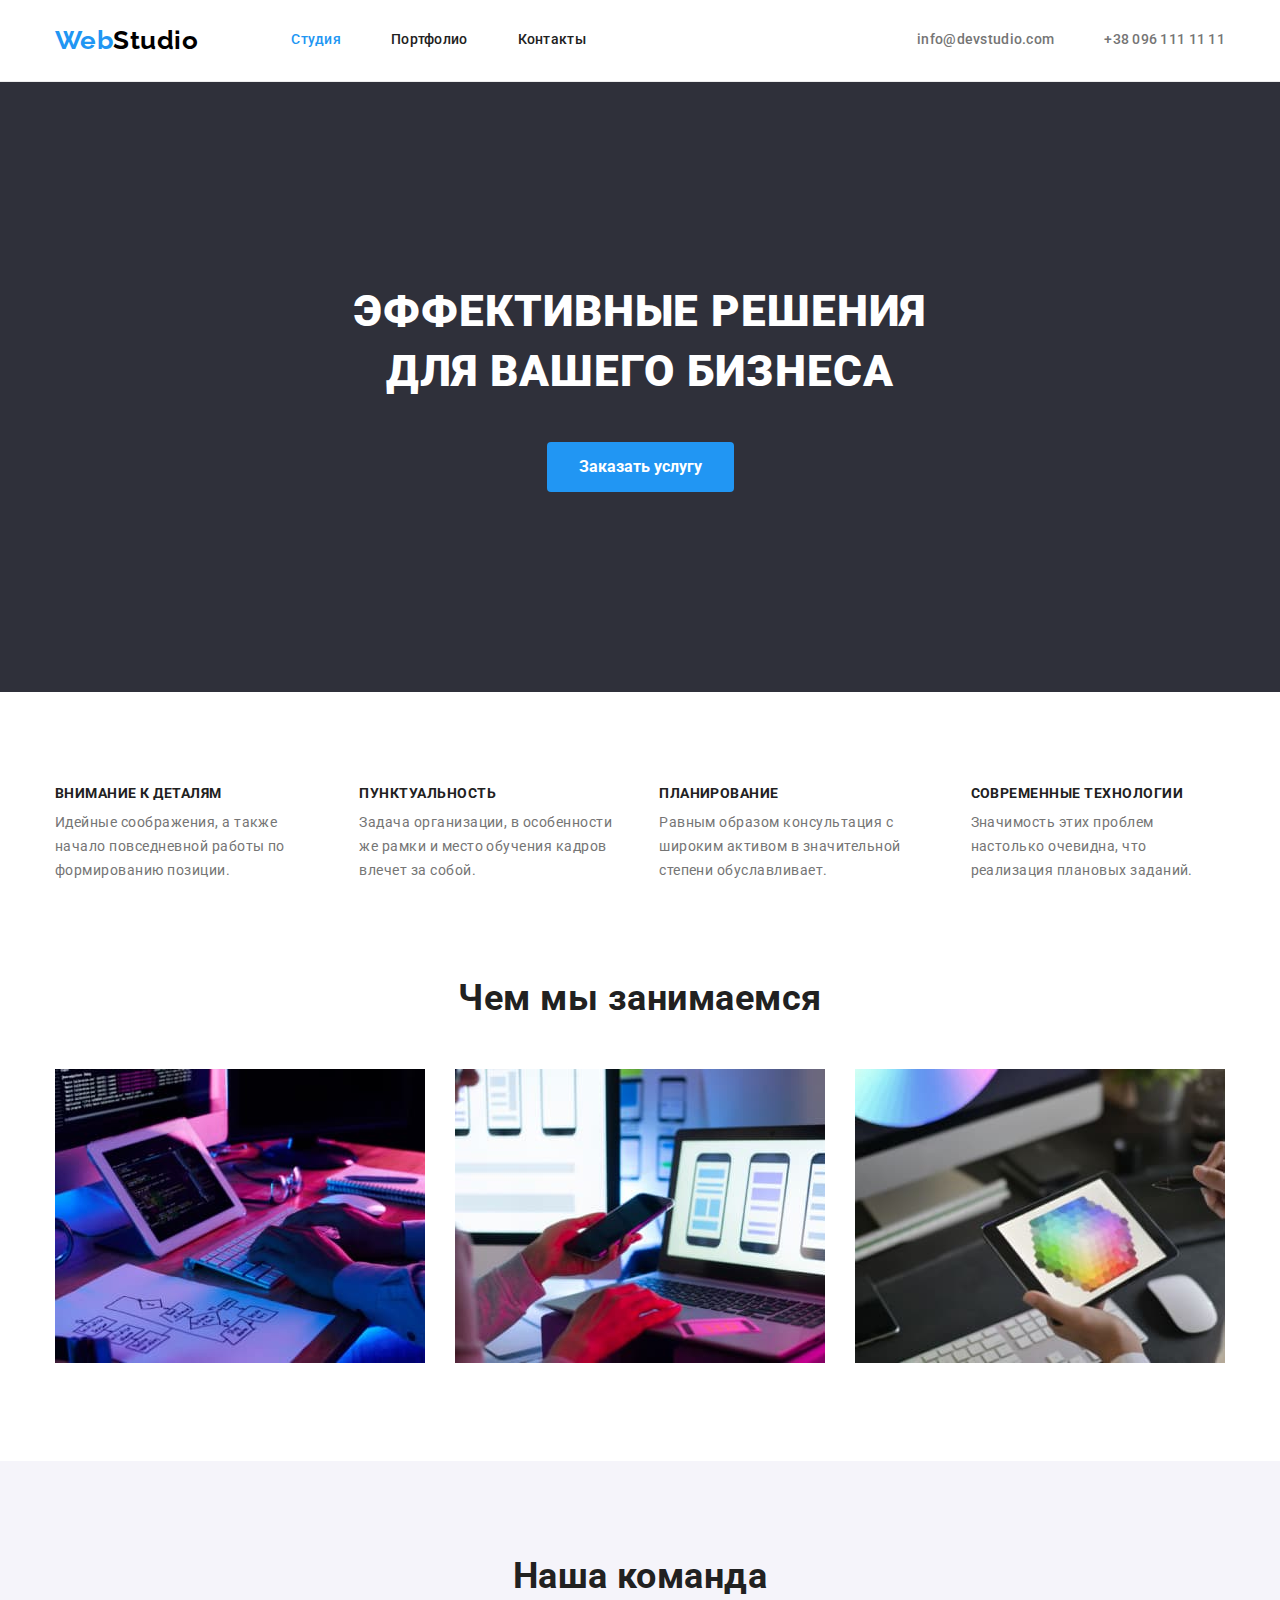
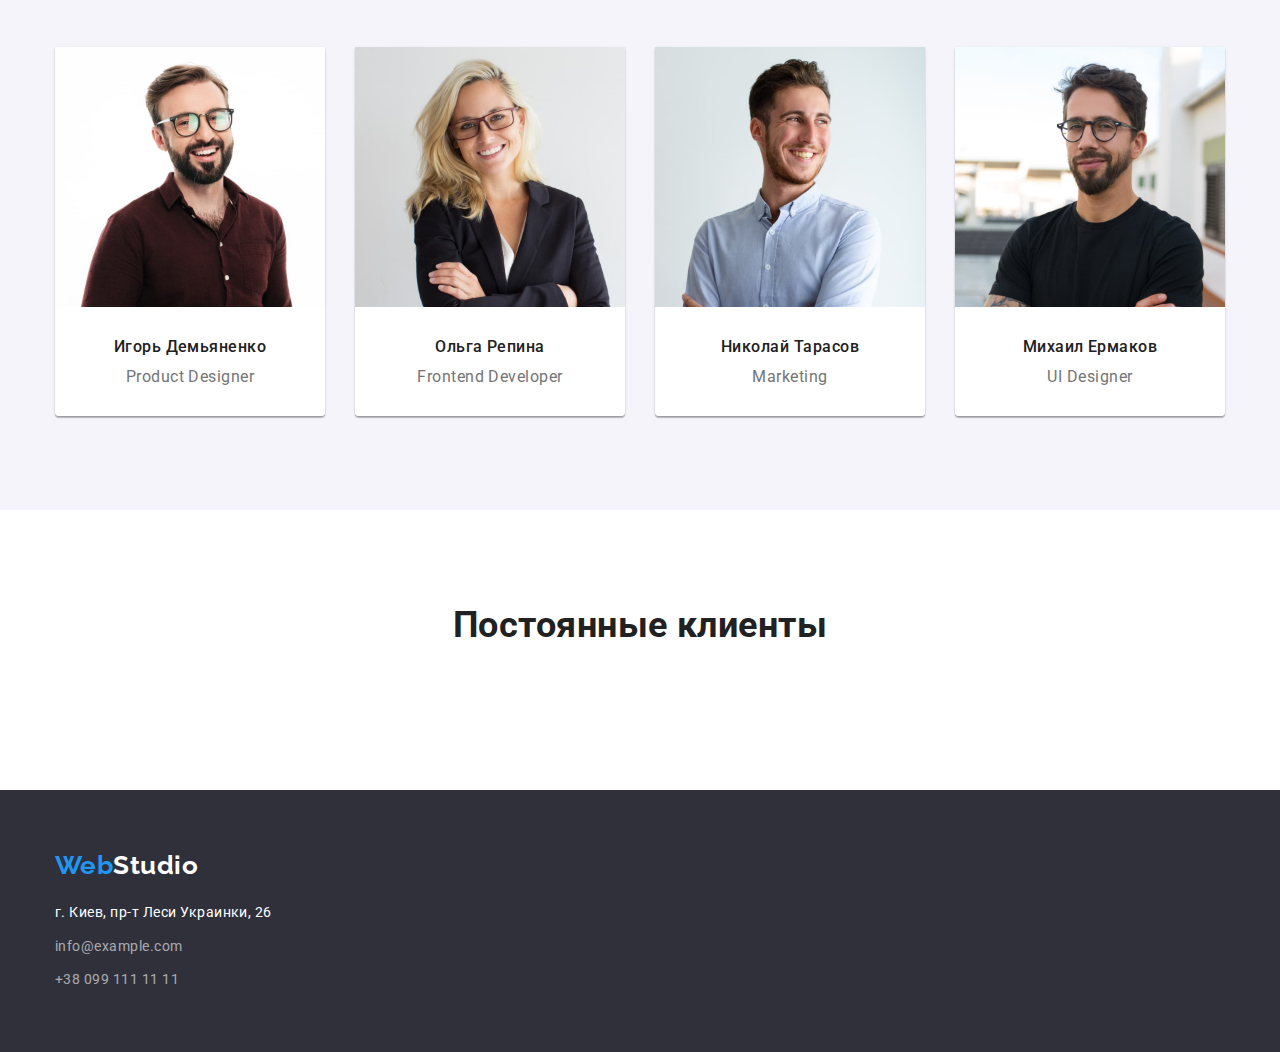
==== index.html @ 33196bab "html add" ====
<!DOCTYPE html>
<html lang="ru">
  <head>
    <meta charset="UTF-8" />
    <meta http-equiv="X-UA-Compatible" content="IE=edge" />
    <meta name="viewport" content="width=device-width, initial-scale=1.0" />
    <link rel="stylesheet" href="node_modules/modern-normalize/modern-normalize.css" />
    <link rel="preconnect" href="https://fonts.googleapis.com" />
    <link rel="preconnect" href="https://fonts.gstatic.com" crossorigin />
    <link
      href="https://fonts.googleapis.com/css2?family=Raleway:wght@700&family=Roboto:wght@400;500;700;900&display=swap"
      rel="stylesheet"
    />
    <link rel="stylesheet" href="./css/styles.css" />
    <title lang="en">WebStudio</title>
  </head>
  <body>
    <header class="header">
      <div class="container flex">
        <nav class="header-navigation">
          <a class="logo link" href="./" lang="en"><span class="web">Web</span>Studio</a>
          <ul class="navigation-list list">
            <li class="navigation-item current">
              <a class="link" href="./index.html">Студия</a>
            </li>
            <li class="navigation-item">
              <a class="link" href="./portfolio.html">Портфолио</a>
            </li>
            <li class="navigation-item">
              <a class="link" href="">Контакты</a>
            </li>
          </ul>
        </nav>
        <ul class="contact-list list">
          <li class="contact-item">
            <a class="tel link" href="mailto:info@devstudio.com">info@devstudio.com</a>
          </li>
          <li class="contact-item">
            <a class="mail link" href="tel:+380961111111">+38 096 111 11 11</a>
          </li>
        </ul>
      </div>
    </header>
    <main>
      <section class="section hero">
        <div class="container hero">
          <h1 class="section-title hero">Эффективные решения для вашего бизнеса</h1>
          <button class="button hero" type="button">Заказать услугу</button>
        </div>
      </section>
      <section class="section">
        <div class="container">
          <h2 class="section-title visually-hidden">Наши принципы</h2>
          <ul class="principles-list list">
            <li class="principle-item">
              <h3 class="principle-title">Внимание к деталям</h3>
              <p class="principle-text">
                Идейные соображения, а также начало повседневной работы по формированию позиции.
              </p>
            </li>
            <li class="principle-item">
              <h3 class="principle-title">Пунктуальность</h3>
              <p class="principle-text">
                Задача организации, в особенности же рамки и место обучения кадров влечет за собой.
              </p>
            </li>
            <li class="principle-item">
              <h3 class="principle-title">Планирование</h3>
              <p class="principle-text">
                Равным образом консультация с широким активом в значительной степени обуславливает.
              </p>
            </li>
            <li class="principle-item">
              <h3 class="principle-title">Современные технологии</h3>
              <p class="principle-text">
                Значимость этих проблем настолько очевидна, что реализация плановых заданий.
              </p>
            </li>
          </ul>
        </div>
      </section>
      <section class="section specialization">
        <div class="container">
          <h2 class="section-title">Чем мы занимаемся</h2>
          <ul class="specialization-list list">
            <li class="specialization-item">
              <img src="./images/layout.jpg" alt="верстка сайтов" width="370" />
            </li>
            <li class="specialization-item">
              <img src="./images/application.jpg" alt="разработка приложений" width="370" />
            </li>
            <li class="specialization-item">
              <img src="./images/design.jpg" alt="дизайнерские решения" width="370" />
            </li>
          </ul>
        </div>
      </section>
      <section class="section staff">
        <div class="container">
          <h2 class="section-title">Наша команда</h2>
          <ul class="staff-list list">
            <li class="staff-item">
              <img class="img-staff" src="./images/product-designer.jpg" alt="мужчина улыбается" width="270" />
              <div class="staff-container">
                <h3 class="staff-name">Игорь Демьяненко</h3>
                <p class="staff-position" lang="en">Product Designer</p>
              </div>
            </li>
            <li class="staff-item">
              <img class="img-staff" src="./images/frontend.jpg" alt="женщина в очках" width="270" />
              <div class="staff-container">
                <h3 class="staff-name">Ольга Репина</h3>
                <p class="staff-position" lang="en">Frontend Developer</p>
              </div>
            </li>
            <li class="staff-item">
              <img class="img-staff" src="./images/marketing.jpg" alt="парень в белой рубашке" width="270" />
              <div class="staff-container">
                <h3 class="staff-name">Николай Тарасов</h3>
                <p class="staff-position" lang="en">Marketing</p>
             </div>
            </li>
            <li class="staff-item">
              <img class="img-staff" src="./images/ui-designer.jpg" alt="мужчина с бородой" width="270" />
              <div class="staff-container">
                <h3 class="staff-name">Михаил Ермаков</h3>
                <p class="staff-position" lang="en">UI Designer</p>
              </div>
            </li>
          </ul>
        </div>
      </section>
      <section class="section">
        <div class="container"></div>
        <h2 class="section-title">Постоянные клиенты</h2>
        <ul class="list">
          <li class="client-item"></li>
          <li class="client-item"></li>
          <li class="client-item"></li>
          <li class="client-item"></li>
          <li class="client-item"></li>
          <li class="client-item"></li>
        </ul>
      </div>
    </section>
    </main>
    <footer class="footer">
      <div class="container">
        <a class="logo link" href="./" lang="en"><span class="web">Web</span>Studio</a>
        <address class="address">
          <ul class="address-list list">
            <li class="address-item">
              <a class="link map" href="https://goo.gl/maps/JpqHF6euzhfDJc6Z8"
                >г. Киев, пр-т Леси Украинки, 26</a>
            </li>
            <li class="address-item">
              <a class="link mail" href="mailto:info@example.com">info@example.com</a>
            </li>
            <li class="address-item">
              <a class="link tel" href="tel:+380991111111">+38 099 111 11 11</a>
            </li>
          </ul>
        </address>
      </div>
    </footer>
  </body>
</html>
---- css/styles.css ----
/* Variable */

:root {
    --title-color: #212121;
    --basic-background: #FFFFFF;
    --basic-color: #757575;
    --attention-color: #2196F3;
    --logo-color: #000000;
    --attention-background: #2F303A;
    --second-background: #F5F4FA;
    --border-color: #EEEEEE;
}

/* Utilities */

.list {
    list-style: none;
    padding-left: 0;
    margin: 0;
}

.link {
    text-decoration: none;
    color: inherit;
}

.visually-hidden {
    position: absolute;
    width: 1px;
    height: 1px;
    margin: -1px;
    border: 0;
    padding: 0;
    white-space: nowrap;
    clip-path: inset(100%);
    clip: rect(0 0 0 0);
    overflow: hidden;
}

.button {
    color: inherit;
    font-family: inherit;
    font-size: 16px;
    border: none;
    background-color: none;
    cursor: pointer;
    text-align: center;
}

.address {
    font-style: inherit;
}

h1, h2, h3, h4, h5, h6, p {
    margin: 0;
}

/* Common styles */

body {
color: var(--basic-color);
background-color: var(--basic-background);
font-family: 'Roboto', sans-serif;
font-size: 16px;
font-weight: 400;
letter-spacing: 0.03em;
margin: 0;
}

.section-title {
    color: var(--title-color);
    font-size: 36px;
    line-height: 1.17;
    text-align: center;
    margin-bottom: 50px;
}

.section {
    padding-top: 94px;
    padding-bottom: 94px;
}

.container {
    width: 1200px;
    margin-left: auto;
    margin-right: auto;
    padding-left: 15px;
    padding-right: 15px;
    box-sizing: border-box;
}

/* styling header */

.logo {
color: var(--logo-color);
font-family: 'Raleway', sans-serif;
font-size: 26px;
font-weight: 700;
line-height: 1.19;
margin-right: 93px;
}

.web {
color: var(--attention-color);
}

.navigation-list,
.contact-list,
.header-navigation,
.flex {
    display: flex;
    align-items: center;
}

.header {
    border-bottom-width: 1px;
    border-bottom-style: solid;
    border-bottom-color: #ECECEC;
    padding-top: 25px;
    padding-bottom: 25px;
}

.flex {
    justify-content: space-between;
}

.navigation-item + .navigation-item,
.contact-item + .contact-item {
    margin-left: 50px;
}

.navigation-item,
.contact-item {
    font-size: 14px;
    font-weight: 500;
    line-height: 1.14;
    letter-spacing: 0.02em;
}

.navigation-item>.link:hover,
.navigation-item>.link:focus,
.navigation-item.current,
.contact-item>.link:hover,
.contact-item>.link:focus {
    color: var(--attention-color);
}

.navigation-item {
    color: var(--title-color);
}

/* styling hero */

.section.hero {
    background-color: var(--attention-background);
    letter-spacing: 0.06em;
    padding-top: 200px;
    padding-bottom: 200px;
}

.container.hero {
max-width: 696px;
text-align: center;
}

.section-title.hero {
    color: var(--basic-background);
    font-size: 44px;
    font-weight: 900;
    line-height: 1.36;
    text-transform: uppercase;
    text-align: center;
    margin-bottom: 40px;
}

.button.hero {
    color: var(--basic-background);
    background-color: var(--attention-color);
    font-weight: 700;
    line-height: 1.87;
    padding: 10px 32px;
    border-radius: 4px;
    /* drop-shadow */
    }

.button.hero:hover,
.button.hero:focus {
    color: var(--attention-color);
    background-color: var(--basic-background);
}

/* styling section-principle */

.principles-list {
    display: flex;
}

.principle-item + .principle-item {
    margin-left: 30px;
}

.principle-title {
    color: var(--title-color);
    font-size: 14px;
    line-height: 1.14;
    text-transform: uppercase;
    margin-bottom: 10px;
}

.principle-text {
    font-size: 14px;
    line-height: 1.71;
}

/* styling section-specialization */

.section.specialization {
    padding-top: 0;
}

.specialization-list {
    display: flex;
}

.specialization-item + .specialization-item {
    margin-left: 30px;
}

/* styling section-staff */

.section.staff {
    background-color: var(--second-background);
}

.staff-list {
    display: flex;
}

.staff-item + .staff-item {
    margin-left: 30px;
}

.staff-item {
    box-shadow: 0px 1px 3px rgba(0, 0, 0, 0.12), 
                0px 1px 1px rgba(0, 0, 0, 0.14), 
                0px 2px 1px rgba(0, 0, 0, 0.2);
    border-radius: 0px 0px 4px 4px;
    
}

.img-staff {
    display: block;
}

.staff-container {
    background-color: var(--basic-background);
    border-radius: inherit;
    padding: 30px 0;
    text-align: center;
    line-height: 1.19;
}

.staff-name {
    color: var(--title-color);
    font-size: 16px;
    font-weight: 500;
    margin-bottom: 10px;
}

/* styling our clients */



/* styling footer */

.footer {
    background-color: var(--attention-background);
    padding-top: 60px;
    padding-bottom: 60px;
}

.footer .logo {
    color: var(--basic-background);
    margin-right: 0;
    margin-bottom: 20px;
    display: block;
}

.address-item {
    color: rgba(255, 255, 255, 0.6);
    font-size: 14px;
    line-height: 1.71;
}

.map {
    color: var(--basic-background);
}

.address-item + .address-item {
    margin-top: 10px;
}

.address-item>.link:hover,
.address-item>.link:focus {
    color: var(--attention-color);
}

/* styling portfolio */

.button-list {
    display: flex;
    justify-content: center;
    margin-bottom: 50px;
}

.button-item + .button-item {
    margin-left: 8px;
}

.button-portfolio {
    color: var(--title-color);
    background-color: var(--second-background);
    font-weight: 500;
    line-height: 1.63;
    padding: 6px 22px;
    border-radius: 4px;
}

.button-portfolio:hover,
.button-portfolio:focus {
    color: var(--basic-background);
    background-color: var(--attention-color);
    box-shadow: 0px 3px 1px rgba(0, 0, 0, 0.1), 
                0px 1px 2px rgba(0, 0, 0, 0.08), 
                0px 2px 2px rgba(0, 0, 0, 0.12);
}

.works-list {
    display: flex;
    flex-wrap: wrap;
    margin: -15px;
}

.work-item {
    margin: 15px;
}

.work-item:hover,
.work-item:focus {
    box-shadow: 0px 1px 1px rgba(0, 0, 0, 0.12),
                0px 4px 4px rgba(0, 0, 0, 0.06),
                1px 4px 6px rgba(0, 0, 0, 0.16);
}

.container-border {
    padding: 20px 24px;
    border-color: var(--border-color);
    border-width: 1px;
    border-style: solid;
    padding-bottom: 20px;
    border-top-width: 0;
}

.img-work {
    display: block;
}

.work-title {
    color: var(--title-color);
    font-size: 18px;
    line-height: 2;
    letter-spacing: 0.06em;
    padding-bottom: 4px;
}

.work-text {
    line-height: 1.87;
}
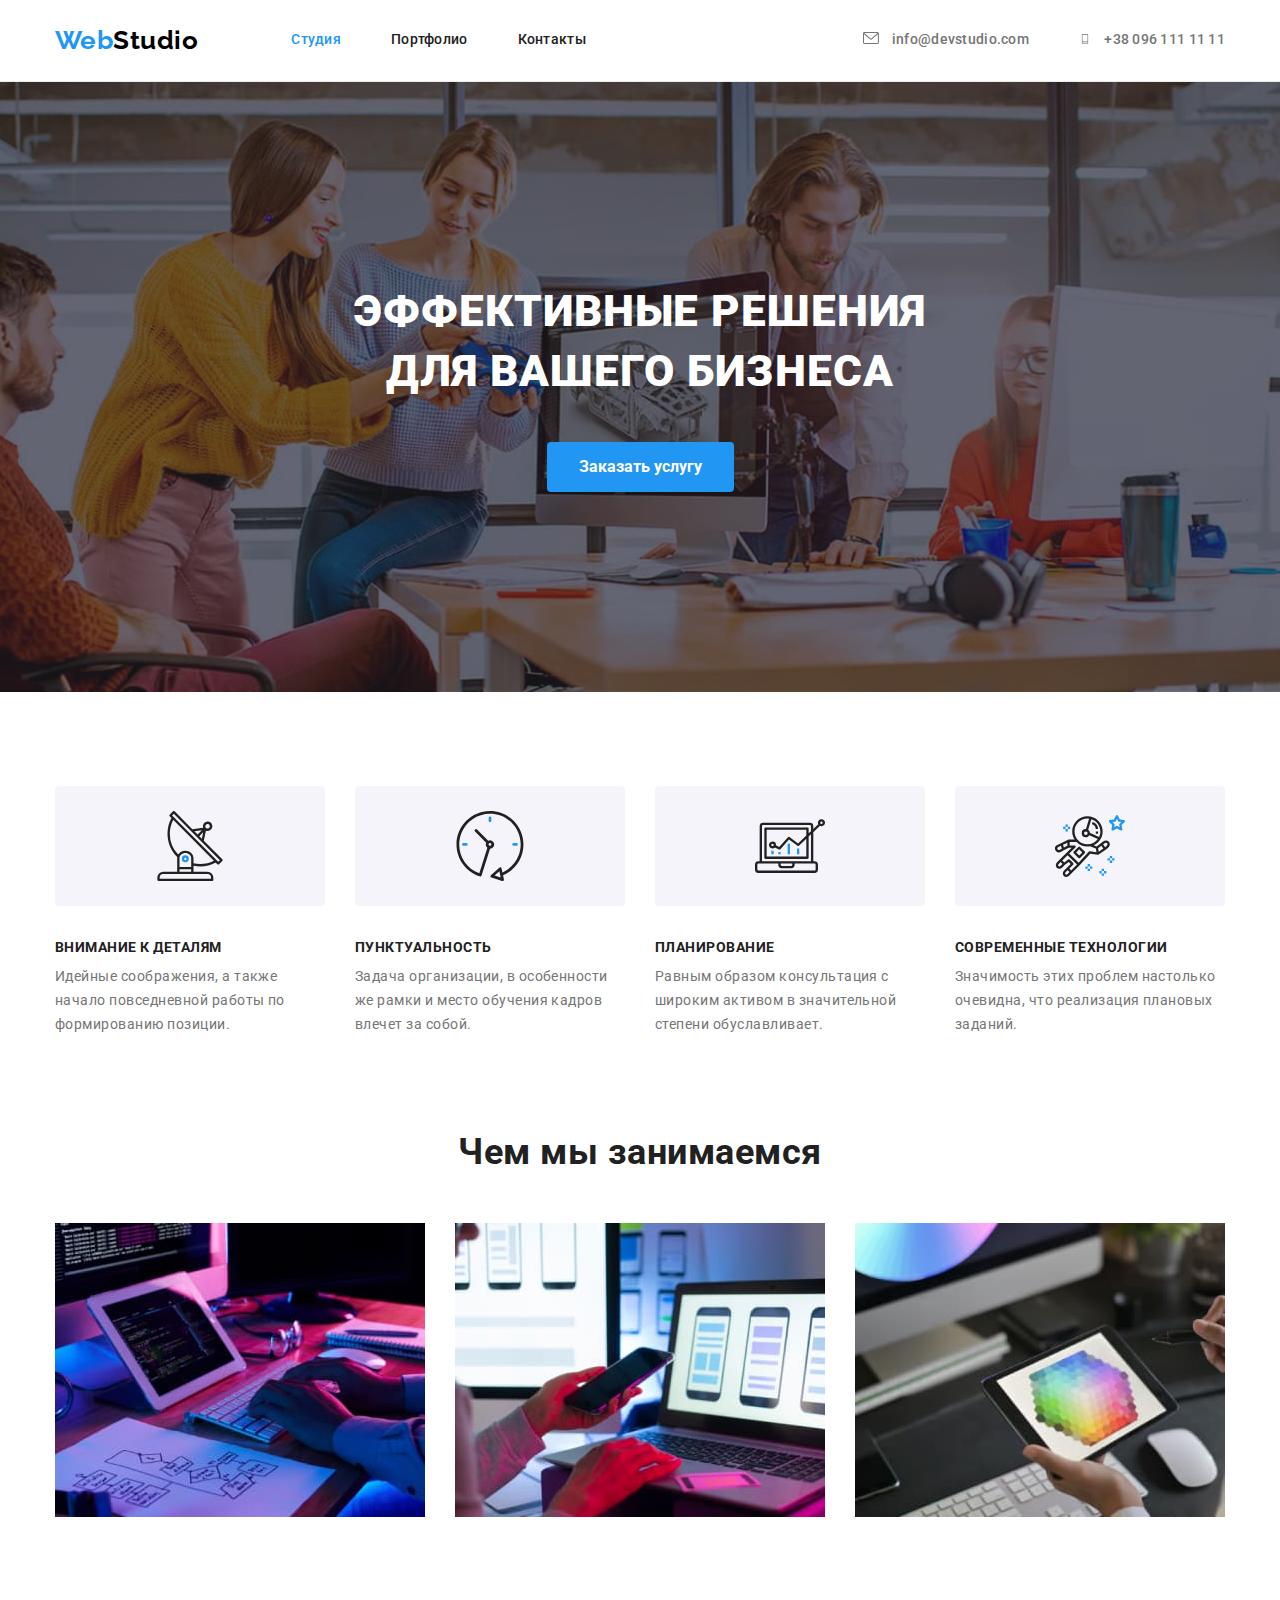
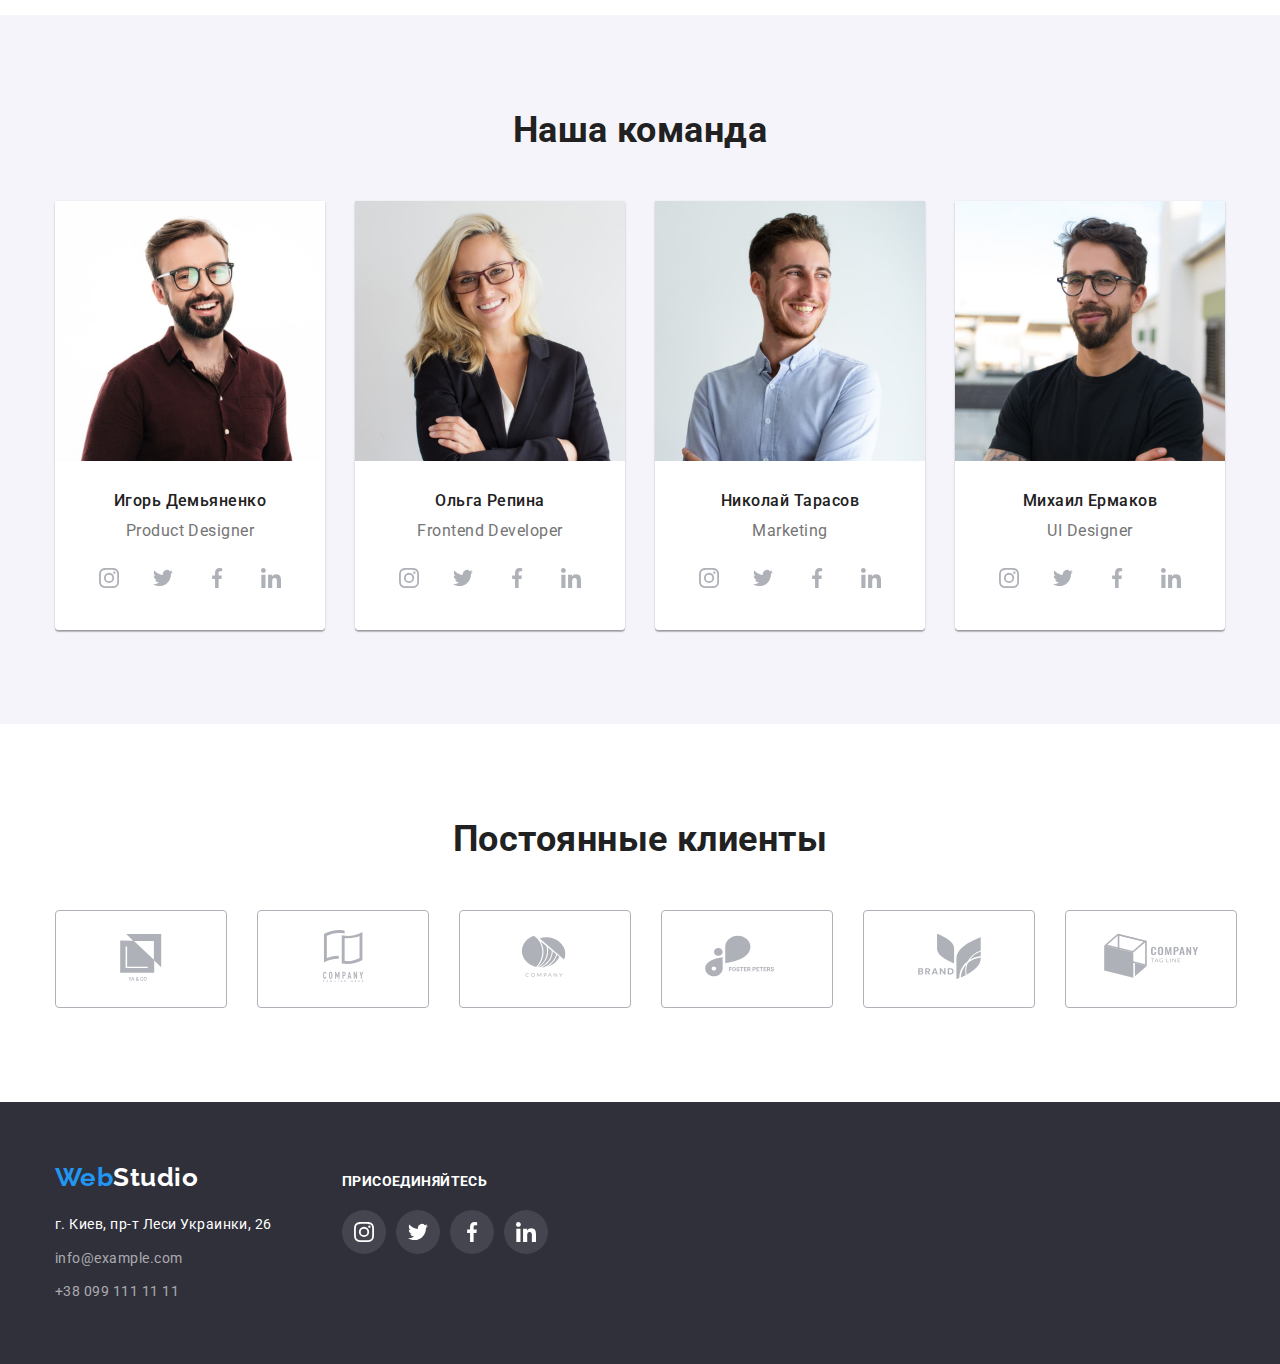
==== commit 6be3072f: "finaly work" ====
--- a/index.html
+++ b/index.html
@@ -33,10 +33,18 @@
         </nav>
         <ul class="contact-list list">
           <li class="contact-item">
-            <a class="tel link" href="mailto:info@devstudio.com">info@devstudio.com</a>
+            <a class="mail link" href="mailto:info@devstudio.com">
+              <svg class="mail-icon" width="16" height="12">
+                <use href="./images/svg/symbol-defs.svg#icon-envelope"></use>
+              </svg>
+              info@devstudio.com</a>
           </li>
           <li class="contact-item">
-            <a class="mail link" href="tel:+380961111111">+38 096 111 11 11</a>
+            <a class="tel link" href="tel:+380961111111">
+              <svg class="tel-icon" width="12" height="10">
+                <use href="./images/svg/symbol-defs.svg#icon-smartphone"></use>
+              </svg>
+              +38 096 111 11 11</a>
           </li>
         </ul>
       </div>
@@ -53,24 +61,36 @@
           <h2 class="section-title visually-hidden">Наши принципы</h2>
           <ul class="principles-list list">
             <li class="principle-item">
+              <svg class="principle-icon" width="70" height="70">
+                <use href="./images/svg/symbol-defs.svg#icon-antenna"></use>
+              </svg>
               <h3 class="principle-title">Внимание к деталям</h3>
-              <p class="principle-text">
+              <p class="principle-text ">
                 Идейные соображения, а также начало повседневной работы по формированию позиции.
               </p>
             </li>
             <li class="principle-item">
-              <h3 class="principle-title">Пунктуальность</h3>
+              <svg class="principle-icon" width="70" height="70">
+                <use href="./images/svg/symbol-defs.svg#icon-clock"></use>
+              </svg>
+             <h3 class="principle-title">Пунктуальность</h3>
               <p class="principle-text">
                 Задача организации, в особенности же рамки и место обучения кадров влечет за собой.
               </p>
             </li>
             <li class="principle-item">
+              <svg class="principle-icon" width="70" height="70">
+                <use href="./images/svg/symbol-defs.svg#icon-diagram-1-2"></use>
+              </svg>
               <h3 class="principle-title">Планирование</h3>
               <p class="principle-text">
                 Равным образом консультация с широким активом в значительной степени обуславливает.
               </p>
             </li>
             <li class="principle-item">
+              <svg class="principle-icon" width="70" height="70">
+                <use href="./images/svg/symbol-defs.svg#icon-astronaut"></use>
+              </svg>
               <h3 class="principle-title">Современные технологии</h3>
               <p class="principle-text">
                 Значимость этих проблем настолько очевидна, что реализация плановых заданий.
@@ -104,6 +124,48 @@
               <div class="staff-container">
                 <h3 class="staff-name">Игорь Демьяненко</h3>
                 <p class="staff-position" lang="en">Product Designer</p>
+                <ul class="icon-list list">
+                  <li class="icon-item">
+                    <a  class="social-link link" 
+                        href="https://www.instagram.com" 
+                        target="_blank" 
+                        rel="noreferer noopener">
+                      <svg class="social-icon" width="20" height="20">
+                        <use href="./images/svg/symbol-defs.svg#icon-instagram"></use>
+                      </svg>
+                    </a>
+                  </li>
+                  <li class="icon-item">
+                    <a  class="social-link link" 
+                        href="https://twitter.com" 
+                        target="_blank" 
+                        rel="noreferer noopener">
+                      <svg class="social-icon" width="20" height="20">
+                        <use href="./images/svg/symbol-defs.svg#icon-twitter" ></use>
+                      </svg>
+                    </a>
+                  </li>
+                  <li class="icon-item">
+                    <a  class="social-link link" 
+                        href="https://uk-ua.facebook.com" 
+                        target="_blank" 
+                        rel="noreferer noopener">
+                      <svg class="social-icon" width="20" height="20">
+                        <use href="./images/svg/symbol-defs.svg#icon-facebook"></use>
+                      </svg> 
+                    </a>
+                  </li>
+                  <li class="icon-item">
+                    <a  class="social-link link" 
+                        href="https://www.linkedin.com" 
+                        target="_blank" 
+                        rel="noreferer noopener">
+                      <svg class="social-icon" width="20" height="20">
+                        <use href="./images/svg/symbol-defs.svg#icon-linkedin"></use>
+                      </svg>
+                    </a>
+                  </li>
+                </ul>
               </div>
             </li>
             <li class="staff-item">
@@ -111,6 +173,48 @@
               <div class="staff-container">
                 <h3 class="staff-name">Ольга Репина</h3>
                 <p class="staff-position" lang="en">Frontend Developer</p>
+                <ul class="icon-list list">
+                  <li class="icon-item">
+                    <a  class="social-link link" 
+                        href="https://www.instagram.com" 
+                        target="_blank" 
+                        rel="noreferer noopener">
+                      <svg class="social-icon" width="20" height="20">
+                        <use href="./images/svg/symbol-defs.svg#icon-instagram"></use>
+                      </svg>
+                    </a>
+                  </li>
+                  <li class="icon-item">
+                    <a  class="social-link link" 
+                        href="https://twitter.com" 
+                        target="_blank" 
+                        rel="noreferer noopener">
+                      <svg class="social-icon" width="20" height="20">
+                        <use href="./images/svg/symbol-defs.svg#icon-twitter" ></use>
+                      </svg>
+                    </a>
+                  </li>
+                  <li class="icon-item">
+                    <a  class="social-link link" 
+                        href="https://uk-ua.facebook.com" 
+                        target="_blank" 
+                        rel="noreferer noopener">
+                      <svg class="social-icon" width="20" height="20">
+                        <use href="./images/svg/symbol-defs.svg#icon-facebook"></use>
+                      </svg> 
+                    </a>
+                  </li>
+                  <li class="icon-item">
+                    <a  class="social-link link" 
+                        href="https://www.linkedin.com" 
+                        target="_blank" 
+                        rel="noreferer noopener">
+                      <svg class="social-icon" width="20" height="20">
+                        <use href="./images/svg/symbol-defs.svg#icon-linkedin"></use>
+                      </svg>
+                    </a>
+                  </li>
+                </ul>
               </div>
             </li>
             <li class="staff-item">
@@ -118,6 +222,48 @@
               <div class="staff-container">
                 <h3 class="staff-name">Николай Тарасов</h3>
                 <p class="staff-position" lang="en">Marketing</p>
+                <ul class="icon-list list">
+                  <li class="icon-item">
+                    <a  class="social-link link" 
+                        href="https://www.instagram.com" 
+                        target="_blank" 
+                        rel="noreferer noopener">
+                      <svg class="social-icon" width="20" height="20">
+                        <use href="./images/svg/symbol-defs.svg#icon-instagram"></use>
+                      </svg>
+                    </a>
+                  </li>
+                  <li class="icon-item">
+                    <a  class="social-link link" 
+                        href="https://twitter.com" 
+                        target="_blank" 
+                        rel="noreferer noopener">
+                      <svg class="social-icon" width="20" height="20">
+                        <use href="./images/svg/symbol-defs.svg#icon-twitter" ></use>
+                      </svg>
+                    </a>
+                  </li>
+                  <li class="icon-item">
+                    <a  class="social-link link" 
+                        href="https://uk-ua.facebook.com" 
+                        target="_blank" 
+                        rel="noreferer noopener">
+                      <svg class="social-icon" width="20" height="20">
+                        <use href="./images/svg/symbol-defs.svg#icon-facebook"></use>
+                      </svg> 
+                    </a>
+                  </li>
+                  <li class="icon-item">
+                    <a  class="social-link link" 
+                        href="https://www.linkedin.com" 
+                        target="_blank" 
+                        rel="noreferer noopener">
+                      <svg class="social-icon" width="20" height="20">
+                        <use href="./images/svg/symbol-defs.svg#icon-linkedin"></use>
+                      </svg>
+                    </a>
+                  </li>
+                </ul>
              </div>
             </li>
             <li class="staff-item">
@@ -125,43 +271,172 @@
               <div class="staff-container">
                 <h3 class="staff-name">Михаил Ермаков</h3>
                 <p class="staff-position" lang="en">UI Designer</p>
+                <ul class="icon-list list">
+                  <li class="icon-item">
+                    <a  class="social-link link" 
+                        href="https://www.instagram.com" 
+                        target="_blank" 
+                        rel="noreferer noopener">
+                      <svg class="social-icon" width="20" height="20">
+                        <use href="./images/svg/symbol-defs.svg#icon-instagram"></use>
+                      </svg>
+                    </a>
+                  </li>
+                  <li class="icon-item">
+                    <a  class="social-link link" 
+                        href="https://twitter.com" 
+                        target="_blank" 
+                        rel="noreferer noopener">
+                      <svg class="social-icon" width="20" height="20">
+                        <use href="./images/svg/symbol-defs.svg#icon-twitter" ></use>
+                      </svg>
+                    </a>
+                  </li>
+                  <li class="icon-item">
+                    <a  class="social-link link" 
+                        href="https://uk-ua.facebook.com" 
+                        target="_blank" 
+                        rel="noreferer noopener">
+                      <svg class="social-icon" width="20" height="20">
+                        <use href="./images/svg/symbol-defs.svg#icon-facebook"></use>
+                      </svg> 
+                    </a>
+                  </li>
+                  <li class="icon-item">
+                    <a  class="social-link link" 
+                        href="https://www.linkedin.com" 
+                        target="_blank" 
+                        rel="noreferer noopener">
+                      <svg class="social-icon" width="20" height="20">
+                        <use href="./images/svg/symbol-defs.svg#icon-linkedin"></use>
+                      </svg>
+                    </a>
+                  </li>
+                </ul>
               </div>
             </li>
           </ul>
         </div>
       </section>
       <section class="section">
-        <div class="container"></div>
+        <div class="container">
         <h2 class="section-title">Постоянные клиенты</h2>
-        <ul class="list">
-          <li class="client-item"></li>
-          <li class="client-item"></li>
-          <li class="client-item"></li>
-          <li class="client-item"></li>
-          <li class="client-item"></li>
-          <li class="client-item"></li>
+        <ul class="client-list list">
+          <li class="client-item">
+            <a href="" class="client-link link">
+              <svg class="client-icon" width="170" height="92">
+                <use href="./images/svg/symbol-defs.svg#icon-client-1"></use>
+              </svg>
+            </a>
+          </li>
+          <li class="client-item">
+            <a href="" class="client-link link">
+              <svg class="client-icon" width="170" height="92">
+                <use href="./images/svg/symbol-defs.svg#icon-client-2"></use>
+              </svg>
+            </a>
+          </li>
+          <li class="client-item">
+            <a href="" class="client-link link">
+              <svg class="client-icon" width="170" height="92">
+                <use href="./images/svg/symbol-defs.svg#icon-client-3"></use>
+              </svg>
+            </a>
+          </li>
+          <li class="client-item">
+            <a href="" class="client-link link">
+              <svg class="client-icon" width="170" height="92">
+                <use href="./images/svg/symbol-defs.svg#icon-client-4"></use>
+              </svg>
+            </a>
+          </li>
+          <li class="client-item">
+            <a href="" class="client-link link">
+              <svg class="client-icon" width="170" height="92">
+                <use href="./images/svg/symbol-defs.svg#icon-client-5"></use>
+              </svg>
+            </a>
+          </li>
+          <li class="client-item">
+            <a href="" class="client-link link">
+              <svg class="client-icon" width="170" height="92">
+                <use href="./images/svg/symbol-defs.svg#icon-client-6"></use>
+              </svg>
+            </a>
+          </li>
         </ul>
       </div>
     </section>
     </main>
     <footer class="footer">
       <div class="container">
-        <a class="logo link" href="./" lang="en"><span class="web">Web</span>Studio</a>
-        <address class="address">
-          <ul class="address-list list">
-            <li class="address-item">
-              <a class="link map" href="https://goo.gl/maps/JpqHF6euzhfDJc6Z8"
-                >г. Киев, пр-т Леси Украинки, 26</a>
-            </li>
-            <li class="address-item">
-              <a class="link mail" href="mailto:info@example.com">info@example.com</a>
-            </li>
-            <li class="address-item">
-              <a class="link tel" href="tel:+380991111111">+38 099 111 11 11</a>
+        <div class="address-container">
+          <a class="logo link" href="./" lang="en"><span class="web">Web</span>Studio</a>
+          <address class="address">
+            <ul class="address-list list">
+              <li class="address-item">
+                <a class="link map" href="https://goo.gl/maps/JpqHF6euzhfDJc6Z8"
+                  >г. Киев, пр-т Леси Украинки, 26</a>
+              </li>
+              <li class="address-item">
+                <a class="link mail" href="mailto:info@example.com">info@example.com</a>
+              </li>
+              <li class="address-item">
+                <a class="link tel" href="tel:+380991111111">+38 099 111 11 11</a>
+              </li>
+            </ul>
+          </address>
+        </div>
+        <div class="social-container">
+          <h3 class="social-title">присоединяйтесь</h3>
+          <ul class="icon-list list">
+            <li class="icon-item">
+              <a  class="social-link link" 
+                  href="https://www.instagram.com" 
+                  target="_blank" 
+                  rel="noreferer noopener">
+                <svg class="social-icon" width="20" height="20">
+                  <use href="./images/svg/symbol-defs.svg#icon-instagram"></use>
+                </svg>
+              </a>
+            </li>
+            <li class="icon-item">
+              <a  class="social-link link" 
+                  href="https://twitter.com" 
+                  target="_blank" 
+                  rel="noreferer noopener">
+                <svg class="social-icon" width="20" height="20">
+                  <use href="./images/svg/symbol-defs.svg#icon-twitter" ></use>
+                </svg>
+              </a>
+            </li>
+            <li class="icon-item">
+              <a  class="social-link link" 
+                  href="https://uk-ua.facebook.com" 
+                  target="_blank" 
+                  rel="noreferer noopener">
+                <svg class="social-icon" width="20" height="20">
+                  <use href="./images/svg/symbol-defs.svg#icon-facebook"></use>
+                </svg> 
+              </a>
+            </li>
+            <li class="icon-item">
+              <a  class="social-link link" 
+                  href="https://www.linkedin.com" 
+                  target="_blank" 
+                  rel="noreferer noopener">
+                <svg class="social-icon" width="20" height="20">
+                  <use href="./images/svg/symbol-defs.svg#icon-linkedin"></use>
+                </svg>
+              </a>
             </li>
           </ul>
-        </address>
+        </div>
       </div>
     </footer>
   </body>
 </html>
+
+
+
+
--- a/css/styles.css
+++ b/css/styles.css
@@ -9,6 +9,7 @@
     --attention-background: #2F303A;
     --second-background: #F5F4FA;
     --border-color: #EEEEEE;
+    --svg-color: #AFB1B8;
 }
 
 /* Utilities */
@@ -137,6 +138,12 @@
     letter-spacing: 0.02em;
 }
 
+.mail-icon, 
+.tel-icon {
+fill: currentColor;
+margin-right: 10px;
+}
+
 .navigation-item>.link:hover,
 .navigation-item>.link:focus,
 .navigation-item.current,
@@ -153,9 +160,23 @@
 
 .section.hero {
     background-color: var(--attention-background);
+    background-image: 
+        linear-gradient(
+            to right,
+            rgba(47, 48, 58, 0.4),
+            rgba(47, 48, 58, 0.4)
+            ),
+        url(../images/background-img.jpg);
+    background-repeat: no-repeat;
+    background-size: cover;
+    background-position: center;
+    
     letter-spacing: 0.06em;
     padding-top: 200px;
     padding-bottom: 200px;
+    max-width: 1600px;
+    margin-left: auto;
+    margin-right: auto;
 }
 
 .container.hero {
@@ -180,8 +201,7 @@
     line-height: 1.87;
     padding: 10px 32px;
     border-radius: 4px;
-    /* drop-shadow */
-    }
+}
 
 .button.hero:hover,
 .button.hero:focus {
@@ -199,6 +219,13 @@
     margin-left: 30px;
 }
 
+.principle-icon {
+    padding: 25px 100px;
+    margin-bottom: 30px;
+    background-color: var(--second-background);
+    border-radius: 4px;
+}
+
 .principle-title {
     color: var(--title-color);
     font-size: 14px;
@@ -244,8 +271,7 @@
     box-shadow: 0px 1px 3px rgba(0, 0, 0, 0.12), 
                 0px 1px 1px rgba(0, 0, 0, 0.14), 
                 0px 2px 1px rgba(0, 0, 0, 0.2);
-    border-radius: 0px 0px 4px 4px;
-    
+    border-radius: 0px 0px 4px 4px;    
 }
 
 .img-staff {
@@ -255,9 +281,9 @@
 .staff-container {
     background-color: var(--basic-background);
     border-radius: inherit;
-    padding: 30px 0;
+    padding: 30px 32px;
     text-align: center;
-    line-height: 1.19;
+    line-height: 1.19; 
 }
 
 .staff-name {
@@ -267,9 +293,60 @@
     margin-bottom: 10px;
 }
 
+.staff-position {
+    margin-bottom: 16px;
+}
+
+.social-link {
+    width: 44px;
+    height: 44px;
+    color: var(--svg-color);
+    background-color: inherit;
+    border-radius: 50%;
+    display: flex;
+    justify-content: center;   
+    align-items: center;
+}
+
+.social-link:hover,
+.social-link:focus {
+    color: var(--basic-background);
+    background-color: var(--attention-color);
+}
+
+.social-icon {
+    fill: currentColor;
+}
+
+
 /* styling our clients */
 
-
+.client-list {
+    display: flex;
+}
+
+.client-link {
+    display: block;
+    border-width: 1px;
+    border-radius: 4px;
+    color: var(--svg-color);
+    border-color: var(--svg-color);
+    border-style: solid;
+}
+
+.client-item + .client-item {
+    margin-left: 30px;
+}
+
+.client-icon {
+    fill: currentColor;  
+}
+
+.client-link:hover,
+.client-link:focus {
+    color: var(--attention-color);
+    border-color: var(--attention-color);
+}
 
 /* styling footer */
 
@@ -303,6 +380,45 @@
 .address-item>.link:hover,
 .address-item>.link:focus {
     color: var(--attention-color);
+}
+
+.social-title {
+    color: var(--basic-background);
+    font-size: 14px;
+    text-transform: uppercase;
+    line-height: 1.14;
+    letter-spacing: 0.03em;
+    margin-bottom: 20px;
+}
+
+.icon-list {
+    display: flex;
+}
+
+.icon-item + .icon-item {
+    margin-left: 10px;
+}
+
+.footer>.container {
+    display: flex;
+}
+
+.address-container {
+    margin-right: 70px;
+}
+
+.social-container {
+    padding-top: 12px;
+}
+
+.footer .social-link {
+    color: var(--basic-background);
+    background-color: rgba(255, 255, 255, 0.1);
+}
+
+.footer .social-link:hover,
+.footer .social-link:focus {
+    background-color: var(--attention-color);
 }
 
 /* styling portfolio */
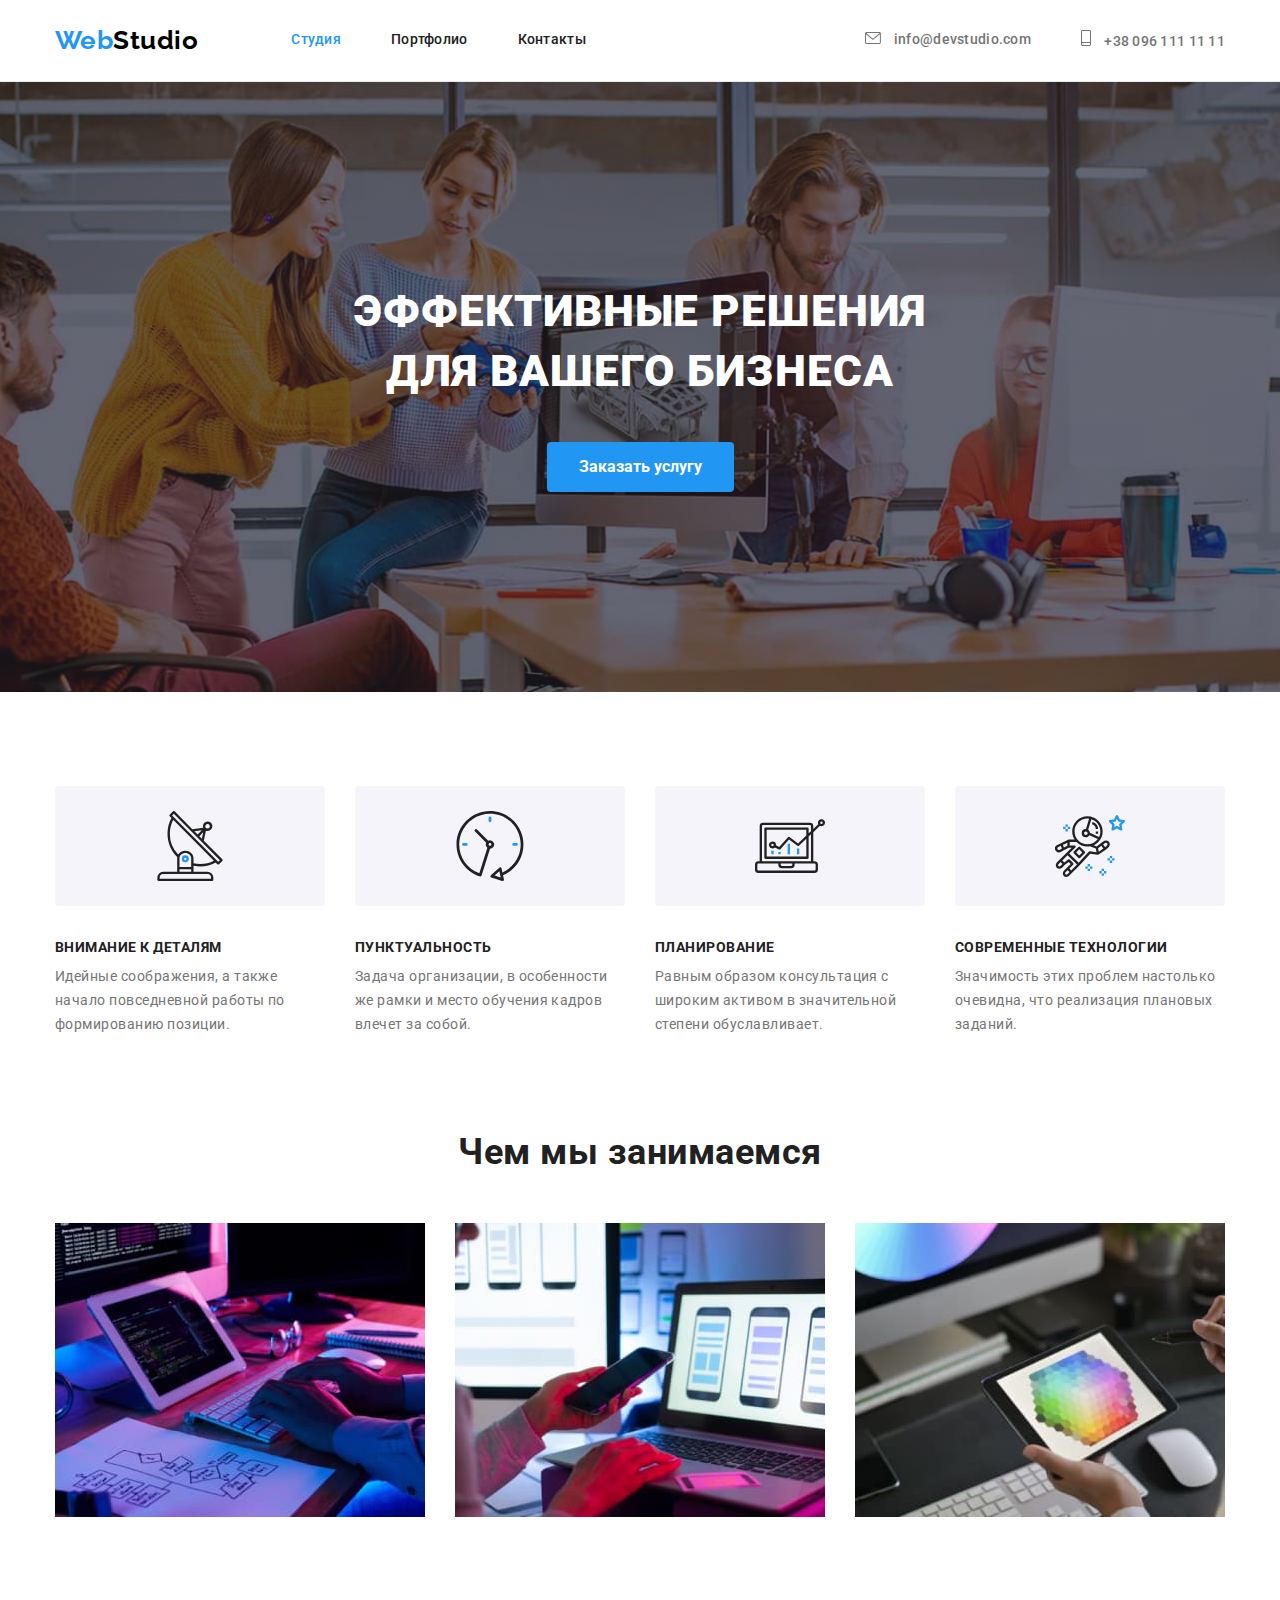
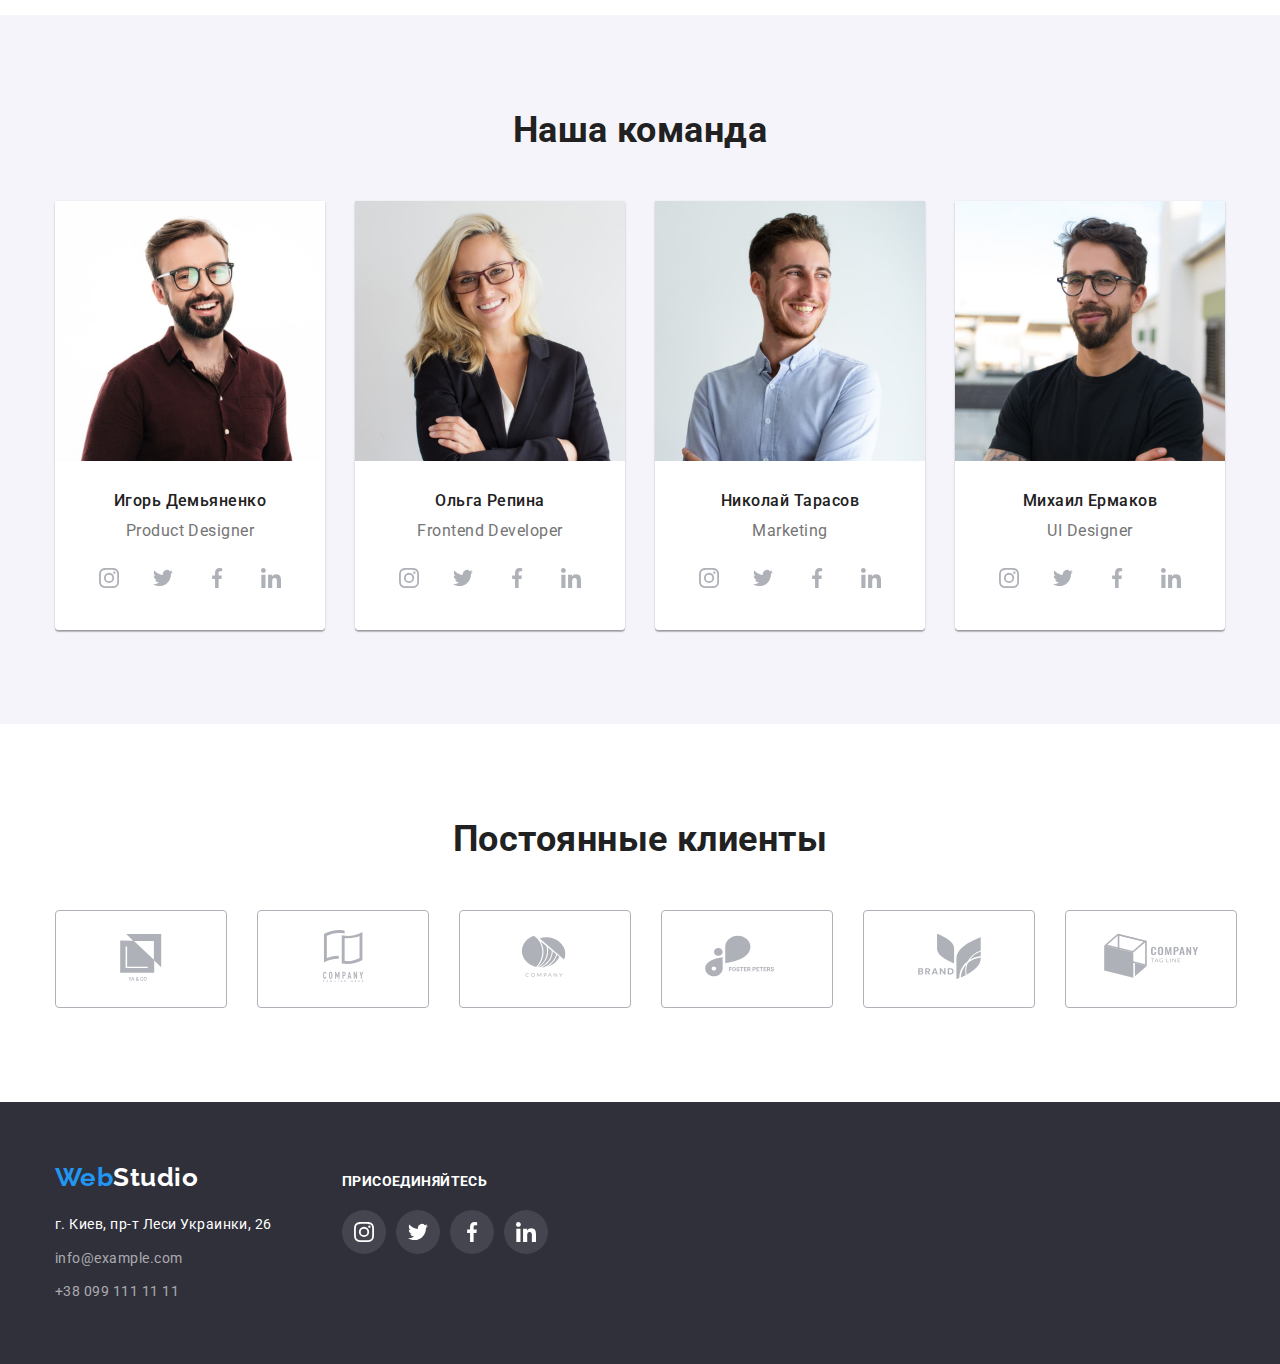
==== commit 56282e5a: "fixed size icon" ====
--- a/index.html
+++ b/index.html
@@ -41,7 +41,7 @@
           </li>
           <li class="contact-item">
             <a class="tel link" href="tel:+380961111111">
-              <svg class="tel-icon" width="12" height="10">
+              <svg class="tel-icon" width="10" height="16">
                 <use href="./images/svg/symbol-defs.svg#icon-smartphone"></use>
               </svg>
               +38 096 111 11 11</a>
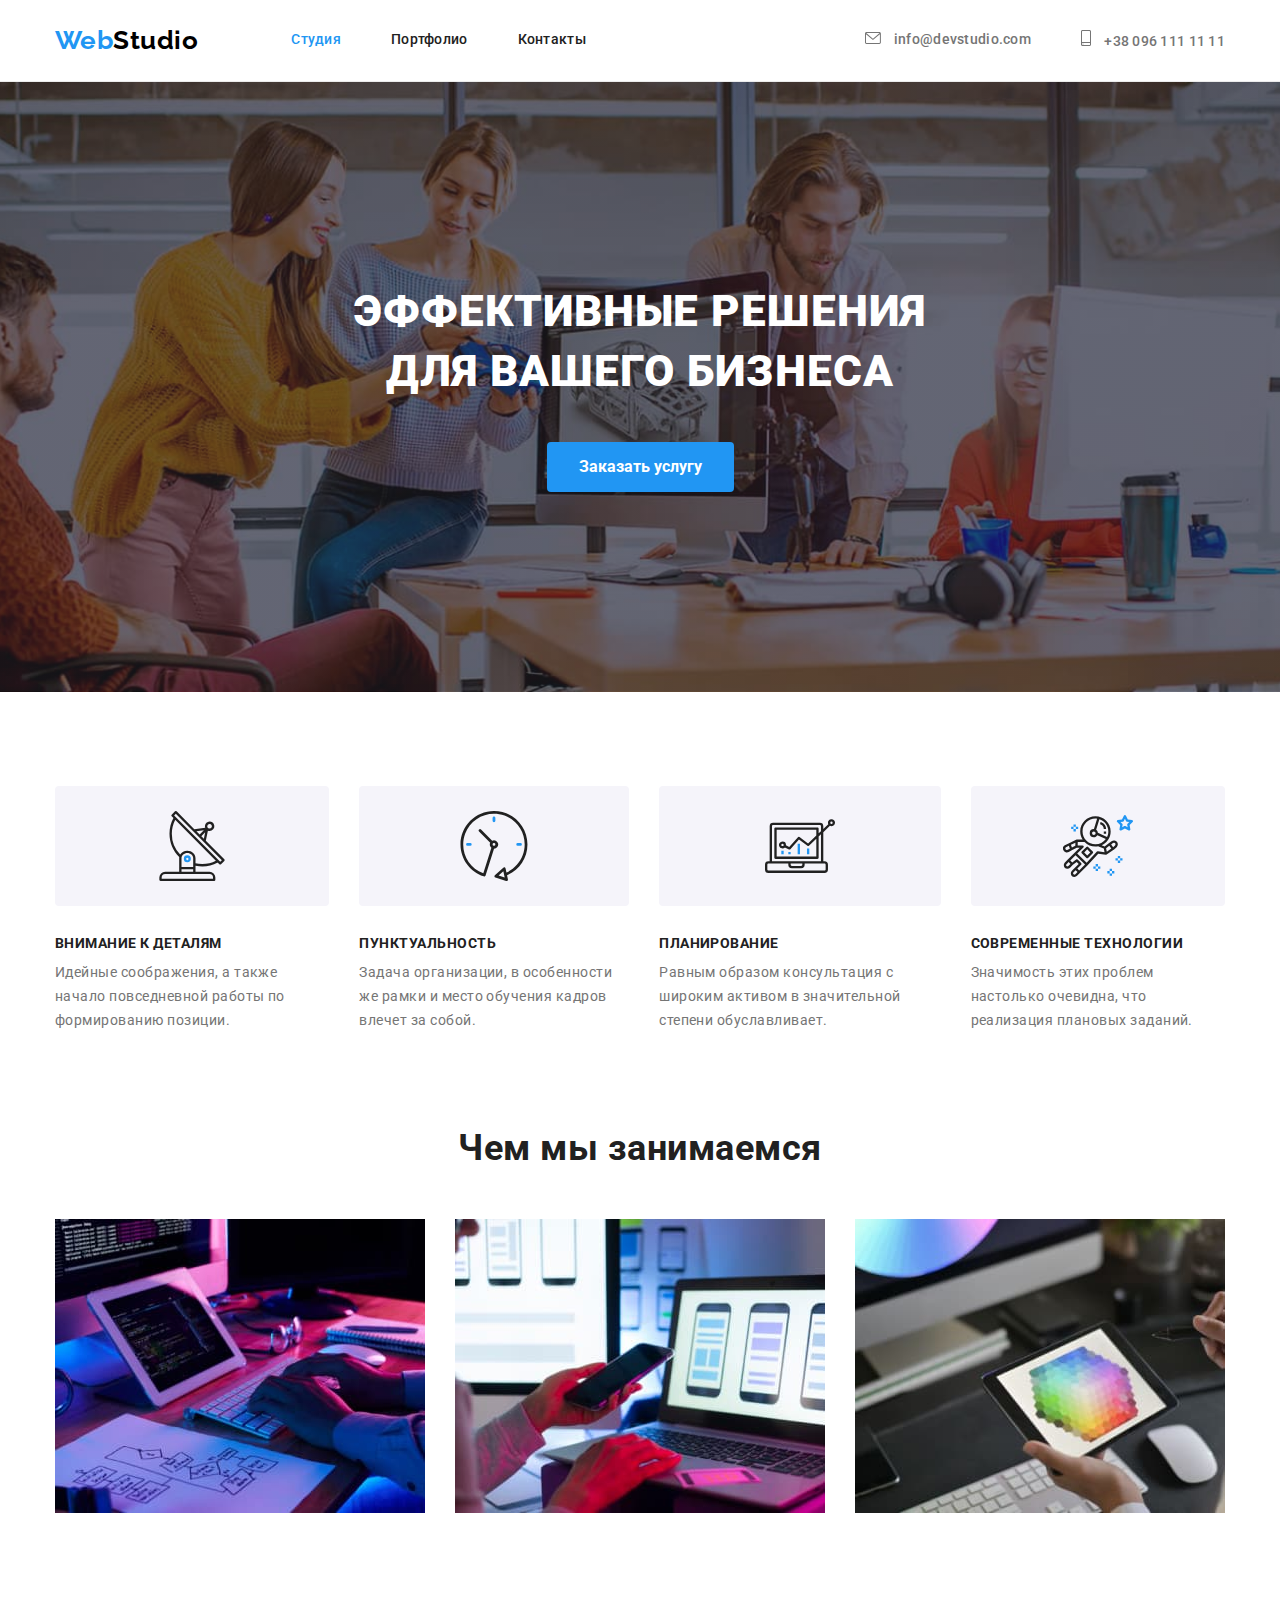
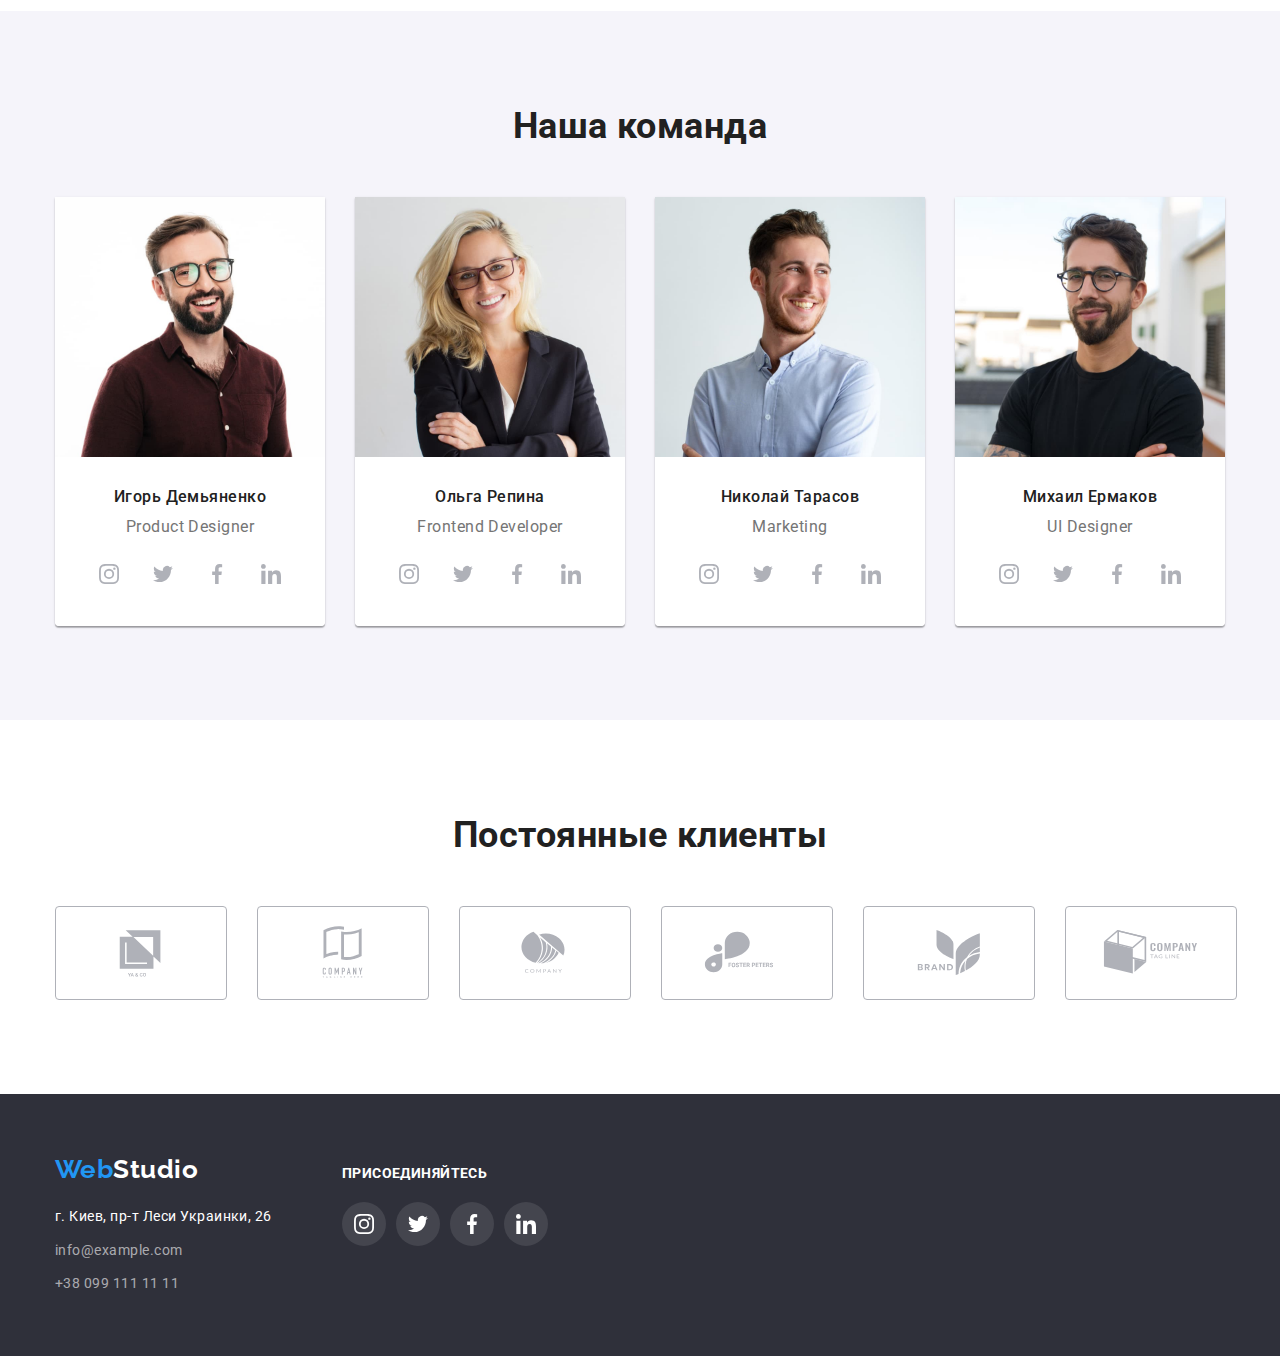
==== commit 04a0f7c8: "Fixedddd" ====
--- a/index.html
+++ b/index.html
@@ -61,36 +61,44 @@
           <h2 class="section-title visually-hidden">Наши принципы</h2>
           <ul class="principles-list list">
             <li class="principle-item">
+             <div class="principle-icon-container">
               <svg class="principle-icon" width="70" height="70">
                 <use href="./images/svg/symbol-defs.svg#icon-antenna"></use>
               </svg>
+             </div>
               <h3 class="principle-title">Внимание к деталям</h3>
               <p class="principle-text ">
                 Идейные соображения, а также начало повседневной работы по формированию позиции.
               </p>
             </li>
             <li class="principle-item">
-              <svg class="principle-icon" width="70" height="70">
-                <use href="./images/svg/symbol-defs.svg#icon-clock"></use>
-              </svg>
+              <div class="principle-icon-container">
+                <svg class="principle-icon" width="70" height="70">
+                  <use href="./images/svg/symbol-defs.svg#icon-clock"></use>
+                </svg>
+              </div>
              <h3 class="principle-title">Пунктуальность</h3>
               <p class="principle-text">
                 Задача организации, в особенности же рамки и место обучения кадров влечет за собой.
               </p>
             </li>
             <li class="principle-item">
-              <svg class="principle-icon" width="70" height="70">
-                <use href="./images/svg/symbol-defs.svg#icon-diagram-1-2"></use>
-              </svg>
+              <div class="principle-icon-container">
+                <svg class="principle-icon" width="70" height="70">
+                  <use href="./images/svg/symbol-defs.svg#icon-diagram-1-2"></use>
+                </svg>
+              </div>
               <h3 class="principle-title">Планирование</h3>
               <p class="principle-text">
                 Равным образом консультация с широким активом в значительной степени обуславливает.
               </p>
             </li>
             <li class="principle-item">
-              <svg class="principle-icon" width="70" height="70">
-                <use href="./images/svg/symbol-defs.svg#icon-astronaut"></use>
-              </svg>
+              <div class="principle-icon-container">
+                <svg class="principle-icon" width="70" height="70">
+                  <use href="./images/svg/symbol-defs.svg#icon-astronaut"></use>
+                </svg>
+              </div>
               <h3 class="principle-title">Современные технологии</h3>
               <p class="principle-text">
                 Значимость этих проблем настолько очевидна, что реализация плановых заданий.
@@ -324,43 +332,43 @@
         <ul class="client-list list">
           <li class="client-item">
             <a href="" class="client-link link">
-              <svg class="client-icon" width="170" height="92">
-                <use href="./images/svg/symbol-defs.svg#icon-client-1"></use>
-              </svg>
-            </a>
-          </li>
-          <li class="client-item">
-            <a href="" class="client-link link">
-              <svg class="client-icon" width="170" height="92">
-                <use href="./images/svg/symbol-defs.svg#icon-client-2"></use>
-              </svg>
-            </a>
-          </li>
-          <li class="client-item">
-            <a href="" class="client-link link">
-              <svg class="client-icon" width="170" height="92">
-                <use href="./images/svg/symbol-defs.svg#icon-client-3"></use>
-              </svg>
-            </a>
-          </li>
-          <li class="client-item">
-            <a href="" class="client-link link">
-              <svg class="client-icon" width="170" height="92">
-                <use href="./images/svg/symbol-defs.svg#icon-client-4"></use>
-              </svg>
-            </a>
-          </li>
-          <li class="client-item">
-            <a href="" class="client-link link">
-              <svg class="client-icon" width="170" height="92">
-                <use href="./images/svg/symbol-defs.svg#icon-client-5"></use>
-              </svg>
-            </a>
-          </li>
-          <li class="client-item">
-            <a href="" class="client-link link">
-              <svg class="client-icon" width="170" height="92">
-                <use href="./images/svg/symbol-defs.svg#icon-client-6"></use>
+              <svg class="client-icon" width="106" height="60">
+                <use href="./images/svg/symbol-defs.svg#icon-Logo-6"></use>
+              </svg>
+            </a>
+          </li>
+          <li class="client-item">
+            <a href="" class="client-link link">
+              <svg class="client-icon" width="106" height="60">
+                <use href="./images/svg/symbol-defs.svg#icon-Logo-1-1"></use>
+              </svg>
+            </a>
+          </li>
+          <li class="client-item">
+            <a href="" class="client-link link">
+              <svg class="client-icon" width="106" height="60">
+                <use href="./images/svg/symbol-defs.svg#icon-Logo-2-1"></use>
+              </svg>
+            </a>
+          </li>
+          <li class="client-item">
+            <a href="" class="client-link link">
+              <svg class="client-icon" width="106" height="60">
+                <use href="./images/svg/symbol-defs.svg#icon-Logo-3-1"></use>
+              </svg>
+            </a>
+          </li>
+          <li class="client-item">
+            <a href="" class="client-link link">
+              <svg class="client-icon" width="106" height="60">
+                <use href="./images/svg/symbol-defs.svg#icon-Logo-4-1"></use>
+              </svg>
+            </a>
+          </li>
+          <li class="client-item">
+            <a href="" class="client-link link">
+              <svg class="client-icon" width="106" height="60">
+                <use href="./images/svg/symbol-defs.svg#icon-Logo-5-1"></use>
               </svg>
             </a>
           </li>
--- a/css/styles.css
+++ b/css/styles.css
@@ -125,9 +125,9 @@
     justify-content: space-between;
 }
 
-.navigation-item + .navigation-item,
-.contact-item + .contact-item {
-    margin-left: 50px;
+.navigation-item:not(:last-child),
+.contact-item:not(:last-child) {
+    margin-right: 50px;
 }
 
 .navigation-item,
@@ -215,15 +215,18 @@
     display: flex;
 }
 
-.principle-item + .principle-item {
-    margin-left: 30px;
-}
-
-.principle-icon {
-    padding: 25px 100px;
+.principle-item:not(:last-child) {
+    margin-right: 30px;
+}
+
+.principle-icon-container {
+    height: 120px;
     margin-bottom: 30px;
     background-color: var(--second-background);
     border-radius: 4px;
+    display: flex;
+    align-items: center;
+    justify-content: center;
 }
 
 .principle-title {
@@ -249,8 +252,8 @@
     display: flex;
 }
 
-.specialization-item + .specialization-item {
-    margin-left: 30px;
+.specialization-item:not(:last-child) {
+    margin-right: 30px;
 }
 
 /* styling section-staff */
@@ -263,8 +266,8 @@
     display: flex;
 }
 
-.staff-item + .staff-item {
-    margin-left: 30px;
+.staff-item:not(:last-child) {
+    margin-right: 30px;
 }
 
 .staff-item {
@@ -326,16 +329,21 @@
 }
 
 .client-link {
-    display: block;
+    width: 170px;
+    height: 92px;
+    display: flex;
     border-width: 1px;
     border-radius: 4px;
     color: var(--svg-color);
     border-color: var(--svg-color);
     border-style: solid;
-}
-
-.client-item + .client-item {
-    margin-left: 30px;
+    align-items: center;
+    justify-content: center;
+
+}
+
+.client-item:not(:last-child) {
+    margin-right: 30px;
 }
 
 .client-icon {
@@ -373,8 +381,8 @@
     color: var(--basic-background);
 }
 
-.address-item + .address-item {
-    margin-top: 10px;
+.address-item:not(:last-child) {
+    margin-bottom: 10px;
 }
 
 .address-item>.link:hover,
@@ -395,8 +403,8 @@
     display: flex;
 }
 
-.icon-item + .icon-item {
-    margin-left: 10px;
+.icon-item:not(:last-child) {
+    margin-right: 10px;
 }
 
 .footer>.container {
@@ -429,8 +437,8 @@
     margin-bottom: 50px;
 }
 
-.button-item + .button-item {
-    margin-left: 8px;
+.button-item:not(:last-child) {
+    margin-right: 8px;
 }
 
 .button-portfolio {
